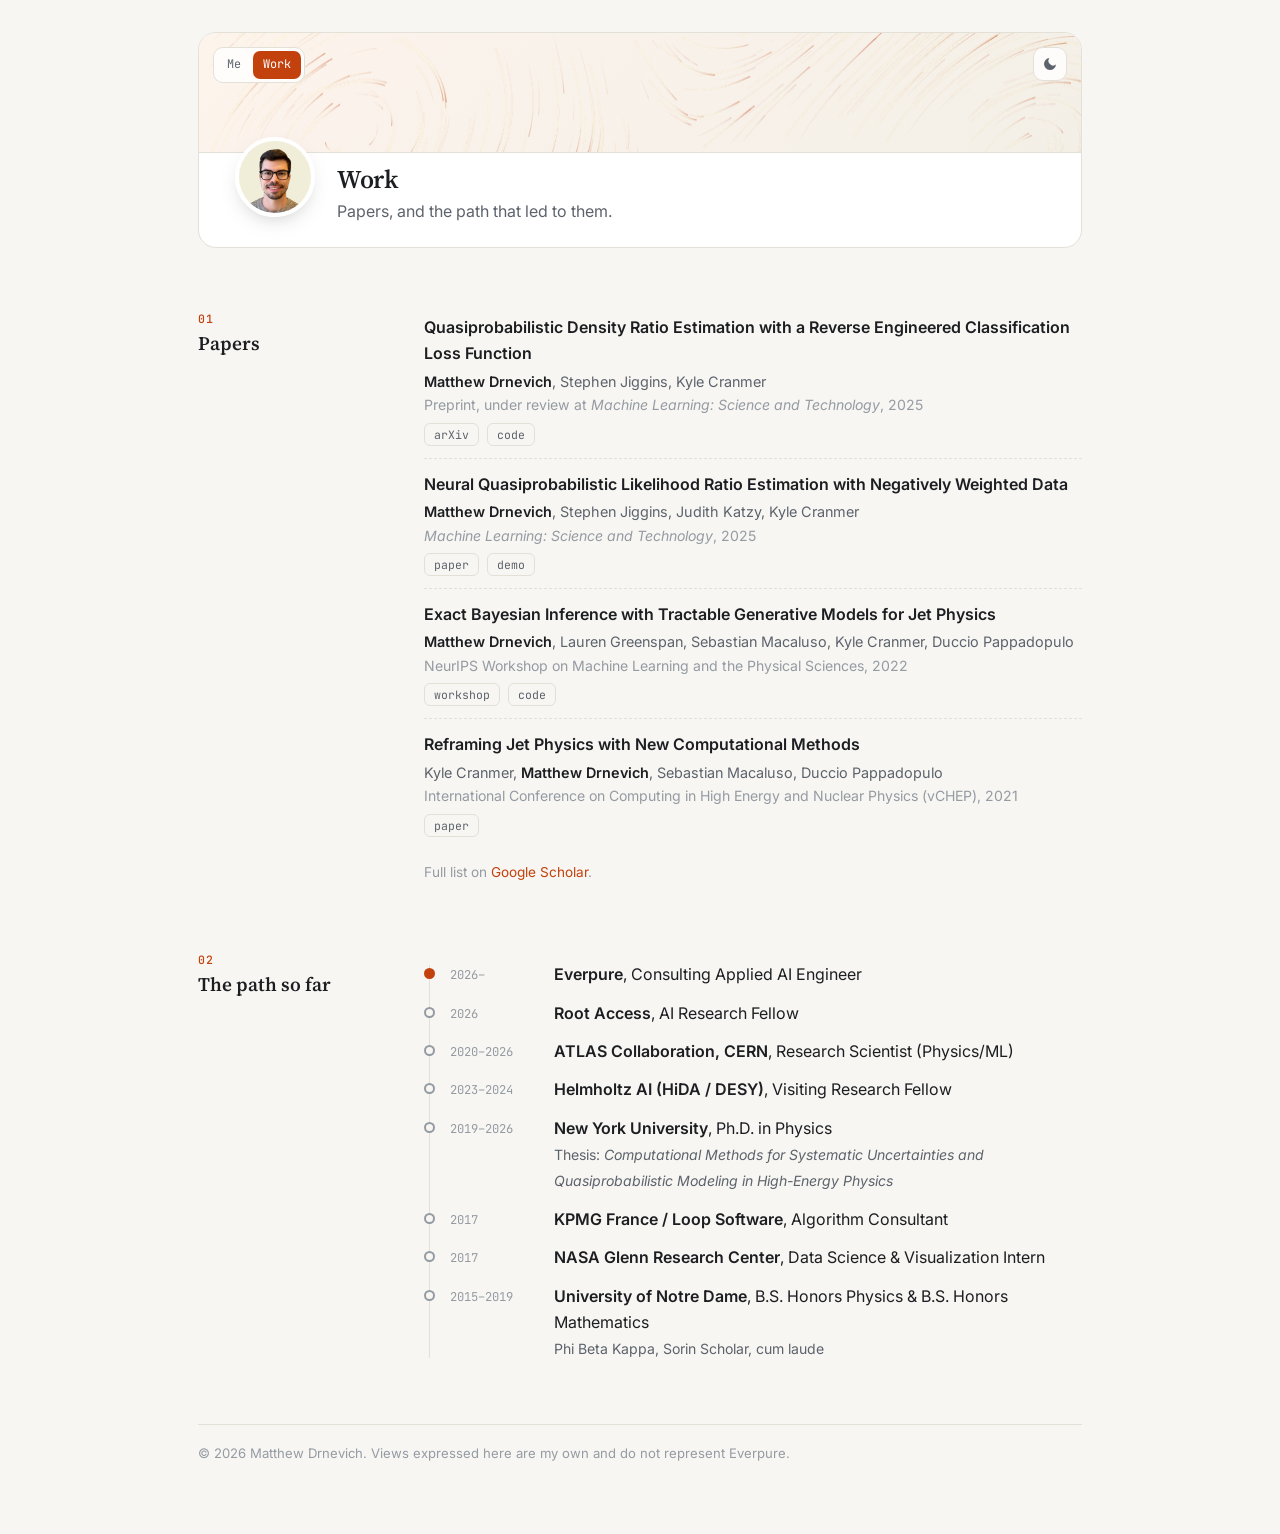
==== work.html @ 8540455b "Split into Me and Work pages; move quote into banner Keep the personal sections (About, Off the cloc" ====
<!DOCTYPE html>
<html lang="en">
<head>
  <meta charset="utf-8">
  <meta name="viewport" content="width=device-width, initial-scale=1">
  <title>Work · Matthew Drnevich</title>
  <meta name="description" content="Matthew Drnevich, Ph.D. — Consulting Applied AI Engineer at Everpure. Physicist turned applied AI engineer: generative modeling, probabilistic ML, and AI at scale.">
  <meta property="og:title" content="Matthew Drnevich">
  <meta property="og:description" content="Consulting Applied AI Engineer at Everpure. Generative modeling, probabilistic ML, and AI at scale.">
  <meta property="og:image" content="assets/img/avatar.jpg">
  <link rel="icon" href="assets/img/favicon.png">
  <link rel="preconnect" href="https://fonts.googleapis.com">
  <link rel="preconnect" href="https://fonts.gstatic.com" crossorigin>
  <link href="https://fonts.googleapis.com/css2?family=Inter:wght@400;500;600&family=JetBrains+Mono:wght@400;500&family=Source+Serif+4:opsz,wght@8..60,400;8..60,600&display=swap" rel="stylesheet">
  <link rel="stylesheet" href="assets/css/style.css">
  <script>
    (function () {
      var t = localStorage.getItem('theme') ||
        (window.matchMedia('(prefers-color-scheme: dark)').matches ? 'dark' : 'light');
      document.documentElement.setAttribute('data-theme', t);
    })();
  </script>
</head>
<body>
  <main class="container">

    <header class="hero compact">
      <div class="banner">
        <canvas id="field" aria-hidden="true"></canvas>
        <nav class="page-nav" aria-label="Pages">
          <a href="index.html">Me</a>
          <a href="work.html" aria-current="page">Work</a>
        </nav>
        <button id="theme-toggle" class="theme-toggle" aria-label="Toggle dark mode" title="Toggle dark mode">
          <svg class="icon-moon" viewBox="0 0 24 24" width="16" height="16" aria-hidden="true"><path d="M21 12.8A9 9 0 1 1 11.2 3a7 7 0 0 0 9.8 9.8z" fill="currentColor"/></svg>
          <svg class="icon-sun" viewBox="0 0 24 24" width="16" height="16" aria-hidden="true"><circle cx="12" cy="12" r="4.5" fill="currentColor"/><g stroke="currentColor" stroke-width="2" stroke-linecap="round"><path d="M12 1.5v2.5M12 20v2.5M1.5 12H4M20 12h2.5M4.6 4.6l1.8 1.8M17.6 17.6l1.8 1.8M4.6 19.4l1.8-1.8M17.6 6.4l1.8-1.8"/></g></svg>
        </button>
      </div>
      <div class="profile">
        <a href="index.html" class="avatar-link"><img class="avatar" src="assets/img/avatar.jpg" alt="Portrait of Matthew Drnevich" width="80" height="80"></a>
        <div class="profile-text">
          <h1>Work</h1>
          <p class="role">Papers, and the path that led to them.</p>
        </div>
      </div>
    </header>

    <!-- 01 -->
    <section id="papers">
      <h2 class="label"><span class="idx">01</span>Papers</h2>
      <div class="body">
        <ul class="pubs">
          <li>
            <a class="pub-title" href="https://arxiv.org/abs/2512.19913">Quasiprobabilistic Density Ratio Estimation with a Reverse Engineered Classification Loss Function</a>
            <div class="authors"><strong>Matthew Drnevich</strong>, Stephen Jiggins, Kyle Cranmer</div>
            <div class="venue">Preprint, under review at <em>Machine Learning: Science and Technology</em>, 2025</div>
            <div class="pub-links"><a href="https://arxiv.org/abs/2512.19913">arXiv</a><a href="https://github.com/mdkdrnevich/QuasiDRE">code</a></div>
          </li>
          <li>
            <a class="pub-title" href="https://doi.org/10.1088/2632-2153/ae0def">Neural Quasiprobabilistic Likelihood Ratio Estimation with Negatively Weighted Data</a>
            <div class="authors"><strong>Matthew Drnevich</strong>, Stephen Jiggins, Judith Katzy, Kyle Cranmer</div>
            <div class="venue"><em>Machine Learning: Science and Technology</em>, 2025</div>
            <div class="pub-links"><a href="https://doi.org/10.1088/2632-2153/ae0def">paper</a><a href="https://github.com/mdkdrnevich/QuasiSBI-Demo">demo</a></div>
          </li>
          <li>
            <a class="pub-title" href="https://ml4physicalsciences.github.io/2022/">Exact Bayesian Inference with Tractable Generative Models for Jet Physics</a>
            <div class="authors"><strong>Matthew Drnevich</strong>, Lauren Greenspan, Sebastian Macaluso, Kyle Cranmer, Duccio Pappadopulo</div>
            <div class="venue">NeurIPS Workshop on Machine Learning and the Physical Sciences, 2022</div>
            <div class="pub-links"><a href="https://ml4physicalsciences.github.io/2022/">workshop</a><a href="https://github.com/mdkdrnevich/ginkgo-inference">code</a></div>
          </li>
          <li>
            <a class="pub-title" href="https://doi.org/10.1051/epjconf/202125103059">Reframing Jet Physics with New Computational Methods</a>
            <div class="authors">Kyle Cranmer, <strong>Matthew Drnevich</strong>, Sebastian Macaluso, Duccio Pappadopulo</div>
            <div class="venue">International Conference on Computing in High Energy and Nuclear Physics (vCHEP), 2021</div>
            <div class="pub-links"><a href="https://doi.org/10.1051/epjconf/202125103059">paper</a></div>
          </li>
        </ul>
        <p class="note">Full list on <a href="https://scholar.google.com/citations?user=TmKyCWAAAAAJ&amp;hl=en">Google Scholar</a>.</p>
      </div>
    </section>

    <!-- 02 -->
    <section id="path">
      <h2 class="label"><span class="idx">02</span>The path so far</h2>
      <div class="body">
        <ol class="path">
          <li><span class="when">2026&ndash;</span><span class="what"><strong>Everpure</strong>, Consulting Applied AI Engineer</span></li>
          <li><span class="when">2026</span><span class="what"><strong>Root Access</strong>, AI Research Fellow</span></li>
          <li><span class="when">2020&ndash;2026</span><span class="what"><strong>ATLAS Collaboration, CERN</strong>, Research Scientist (Physics/ML)</span></li>
          <li><span class="when">2023&ndash;2024</span><span class="what"><strong>Helmholtz AI (HiDA / DESY)</strong>, Visiting Research Fellow</span></li>
          <li><span class="when">2019&ndash;2026</span><span class="what"><strong>New York University</strong>, Ph.D. in Physics<br><span class="sub">Thesis: <em>Computational Methods for Systematic Uncertainties and Quasiprobabilistic Modeling in High-Energy Physics</em></span></span></li>
          <li><span class="when">2017</span><span class="what"><strong>KPMG France / Loop Software</strong>, Algorithm Consultant</span></li>
          <li><span class="when">2017</span><span class="what"><strong>NASA Glenn Research Center</strong>, Data Science &amp; Visualization Intern</span></li>
          <li><span class="when">2015&ndash;2019</span><span class="what"><strong>University of Notre Dame</strong>, B.S. Honors Physics &amp; B.S. Honors Mathematics<br><span class="sub">Phi Beta Kappa, Sorin Scholar, cum laude</span></span></li>
        </ol>
      </div>
    </section>

    <footer class="footer">
      <p>&copy; 2026 Matthew Drnevich. Views expressed here are my own and do not represent Everpure.</p>
    </footer>
  </main>

  <script src="assets/js/main.js"></script>
</body>
</html>
---- assets/css/style.css ----
/* ---------- Theme ---------- */
:root {
  --bg: #f7f6f2;
  --surface: #ffffff;
  --text: #1c1e22;
  --muted: #5d636c;
  --faint: #959ba3;
  --rule: #e3e0d8;
  --accent: #c2410c;
  --banner-a: #fdf4ec;
  --banner-b: #f3efe7;
  --field: 194, 65, 12;       /* banner particle color (rgb) */
  --serif: "Source Serif 4", Georgia, "Times New Roman", serif;
  --sans: "Inter", -apple-system, BlinkMacSystemFont, "Segoe UI", Helvetica, Arial, sans-serif;
  --mono: "JetBrains Mono", ui-monospace, SFMono-Regular, Menlo, monospace;
}

[data-theme="dark"] {
  --bg: #111316;
  --surface: #181b1f;
  --text: #e6e4df;
  --muted: #a2a7af;
  --faint: #6d737c;
  --rule: #272b31;
  --accent: #fb923c;
  --banner-a: #1d1712;
  --banner-b: #15181c;
  --field: 251, 146, 60;
}

/* ---------- Base ---------- */
*, *::before, *::after { box-sizing: border-box; }

html { scroll-behavior: smooth; }

body {
  margin: 0;
  background: var(--bg);
  color: var(--text);
  font-family: var(--sans);
  font-size: 16px;
  line-height: 1.65;
  -webkit-font-smoothing: antialiased;
  transition: background-color .25s ease, color .25s ease;
}

a { color: var(--accent); text-decoration: none; }
a:hover { text-decoration: underline; text-underline-offset: 3px; }
strong { font-weight: 600; }
p { margin: 0 0 14px; }

.container {
  max-width: 940px;
  margin: 0 auto;
  padding: 32px 28px 56px;
}

/* ---------- Profile card ---------- */
.hero {
  background: var(--surface);
  border: 1px solid var(--rule);
  border-radius: 18px;
  overflow: hidden;
  margin-bottom: 64px;
}

.banner {
  position: relative;
  height: 210px;
  background: linear-gradient(135deg, var(--banner-a), var(--banner-b));
  border-bottom: 1px solid var(--rule);
}
#field { position: absolute; inset: 0; width: 100%; height: 100%; display: block; }

.banner-quote {
  position: absolute;
  right: 22px;
  bottom: 16px;
  max-width: 400px;
  margin: 0;
  padding: 0;
  border: 0;
  text-align: right;
  font-family: var(--serif);
  font-style: italic;
  font-size: 1rem;
  line-height: 1.45;
  color: var(--text);
  text-shadow: 0 0 10px var(--banner-a), 0 0 18px var(--banner-a);
  text-wrap: balance;
}
.banner-quote cite {
  display: block;
  margin-top: 4px;
  font-style: normal;
  font-family: var(--mono);
  font-size: .7rem;
  color: var(--muted);
}
.banner-quote cite::before { content: "— "; }

.theme-toggle {
  position: absolute;
  top: 14px;
  right: 14px;
  display: inline-flex;
  align-items: center;
  justify-content: center;
  width: 34px; height: 34px;
  border: 1px solid var(--rule);
  border-radius: 10px;
  background: color-mix(in srgb, var(--surface) 80%, transparent);
  backdrop-filter: blur(6px);
  -webkit-backdrop-filter: blur(6px);
  color: var(--muted);
  cursor: pointer;
}
.theme-toggle:hover { color: var(--text); }
/* Page switch (Me / Work), top-left of the banner */
.page-nav {
  position: absolute;
  top: 14px;
  left: 14px;
  display: flex;
  gap: 2px;
  padding: 3px;
  border: 1px solid var(--rule);
  border-radius: 10px;
  background: color-mix(in srgb, var(--surface) 80%, transparent);
  backdrop-filter: blur(6px);
  -webkit-backdrop-filter: blur(6px);
  font-family: var(--mono);
  font-size: .74rem;
}
.page-nav a {
  padding: 4px 10px;
  border-radius: 7px;
  color: var(--muted);
}
.page-nav a:hover { color: var(--text); text-decoration: none; }
.page-nav a[aria-current="page"] { background: var(--accent); color: var(--surface); }

.icon-sun { display: none; }
[data-theme="dark"] .icon-sun { display: block; }
[data-theme="dark"] .icon-moon { display: none; }

.profile {
  display: flex;
  gap: 28px;
  padding: 0 36px 30px;
}
.avatar {
  width: 136px;
  height: 136px;
  margin-top: -68px;          /* overlap the banner */
  border-radius: 50%;
  object-fit: cover;
  flex-shrink: 0;
  position: relative;
  border: 5px solid var(--surface);
  box-shadow: 0 8px 24px -12px rgba(0, 0, 0, .35);
}
.profile-text { padding-top: 18px; min-width: 0; }

h1 {
  font-family: var(--serif);
  font-weight: 600;
  font-size: 2.1rem;
  line-height: 1.15;
  letter-spacing: -0.01em;
  margin: 0 0 4px;
}
.role { margin: 0 0 12px; color: var(--muted); }
.role .org { color: var(--text); font-weight: 500; }
.tagline { margin: 0 0 16px; font-family: var(--serif); font-size: 1.12rem; line-height: 1.5; text-wrap: balance; }

.profile-meta { display: flex; flex-wrap: wrap; align-items: center; gap: 8px 22px; }
.links { list-style: none; padding: 0; margin: 0; display: flex; flex-wrap: wrap; gap: 6px 18px; }
.links a { font-size: .92rem; font-weight: 500; }
.meta { color: var(--faint); font-family: var(--mono); font-size: .78rem; }

/* Compact header for secondary pages */
.hero.compact .banner { height: 120px; }
.hero.compact .profile { align-items: flex-end; gap: 22px; padding-bottom: 22px; }
.hero.compact .avatar { width: 80px; height: 80px; margin-top: -40px; border-width: 4px; }
.hero.compact .profile-text { padding-top: 12px; }
.hero.compact h1 { font-size: 1.6rem; }
.hero.compact .role { margin: 0; }
.avatar-link { display: block; flex-shrink: 0; }

/* ---------- Sections: label column + body ---------- */
section {
  display: grid;
  grid-template-columns: 190px minmax(0, 1fr);
  gap: 36px;
  margin-bottom: 56px;
}

.label {
  margin: 0;
  position: sticky;
  top: 24px;
  align-self: start;
  font-family: var(--serif);
  font-weight: 600;
  font-size: 1.2rem;
  line-height: 1.3;
}
.idx {
  display: block;
  font-family: var(--mono);
  font-weight: 500;
  font-size: .72rem;
  letter-spacing: .08em;
  color: var(--accent);
  margin-bottom: 4px;
}

.body { max-width: 660px; padding-top: 2px; }
.note { color: var(--faint); font-size: .85rem; margin-top: 12px; }

/* Lately */
.news { list-style: none; padding: 0; margin: 0; }
.news li { display: grid; grid-template-columns: 76px 1fr; gap: 14px; padding: 5px 0; }
.date, .when {
  color: var(--faint);
  font-family: var(--mono);
  font-size: .76rem;
  padding-top: 4px;
  white-space: nowrap;
}

/* Papers */
.pubs { list-style: none; padding: 0; margin: 0; }
.pubs li { padding: 12px 0; border-bottom: 1px dashed var(--rule); }
.pubs li:first-child { padding-top: 0; }
.pubs li:last-child { border-bottom: 0; }
.pub-title { color: var(--text); font-weight: 600; line-height: 1.4; }
.pub-title:hover { color: var(--accent); }
.authors { color: var(--muted); font-size: .9rem; margin-top: 3px; }
.authors strong { color: var(--text); }
.venue { color: var(--faint); font-size: .88rem; }
.pub-links { margin-top: 6px; display: flex; gap: 8px; }
.pub-links a {
  font-family: var(--mono);
  font-size: .72rem;
  padding: 1px 9px;
  border: 1px solid var(--rule);
  border-radius: 6px;
  color: var(--muted);
}
.pub-links a:hover { border-color: var(--accent); color: var(--accent); text-decoration: none; }

/* The path so far: a vertical line with nodes */
.path { list-style: none; padding: 0; margin: 0; position: relative; }
.path::before {
  content: "";
  position: absolute;
  left: 5px; top: 10px; bottom: 10px;
  width: 1px;
  background: var(--rule);
}
.path li {
  position: relative;
  display: grid;
  grid-template-columns: 92px 1fr;
  gap: 12px;
  padding: 6px 0 6px 26px;
}
.path li::before {
  content: "";
  position: absolute;
  left: 0; top: 13px;
  width: 11px; height: 11px;
  border-radius: 50%;
  background: var(--bg);
  border: 2px solid var(--faint);
}
.path li:first-child::before { border-color: var(--accent); background: var(--accent); }
.sub { color: var(--muted); font-size: .88rem; }

/* Quote */
blockquote {
  margin: 18px 0 0;
  padding: 4px 0 4px 18px;
  border-left: 2px solid var(--accent);
  font-family: var(--serif);
  font-style: italic;
  font-size: 1.05rem;
  color: var(--muted);
}
blockquote cite { display: block; margin-top: 6px; font-style: normal; font-family: var(--mono); font-size: .74rem; color: var(--faint); }
blockquote cite::before { content: "— "; }

/* Footer */
.footer {
  border-top: 1px solid var(--rule);
  padding-top: 18px;
  color: var(--faint);
  font-size: .82rem;
}

/* ---------- Responsive ---------- */
@media (max-width: 760px) {
  .container { padding: 16px 16px 40px; }
  .hero { margin-bottom: 44px; }
  .banner { height: 190px; }
  .banner-quote { left: 146px; right: 14px; bottom: 10px; max-width: none; font-size: .8rem; line-height: 1.35; }
  .profile { flex-direction: column; gap: 0; padding: 0 22px 24px; }
  .avatar { width: 112px; height: 112px; margin-top: -56px; }
  .profile-text { padding-top: 12px; }
  h1 { font-size: 1.75rem; }
  .hero.compact .banner { height: 100px; }
  .hero.compact .profile { flex-direction: row; align-items: flex-end; gap: 16px; }
  .hero.compact .avatar { width: 68px; height: 68px; margin-top: -34px; }
  section { grid-template-columns: 1fr; gap: 14px; margin-bottom: 44px; }
  .label { position: static; display: flex; align-items: baseline; gap: 10px; }
  .idx { display: inline; margin: 0; }
  .news li { grid-template-columns: 1fr; gap: 0; }
  .path li { grid-template-columns: 1fr; gap: 0; }
}

@media (prefers-reduced-motion: reduce) {
  html { scroll-behavior: auto; }
}
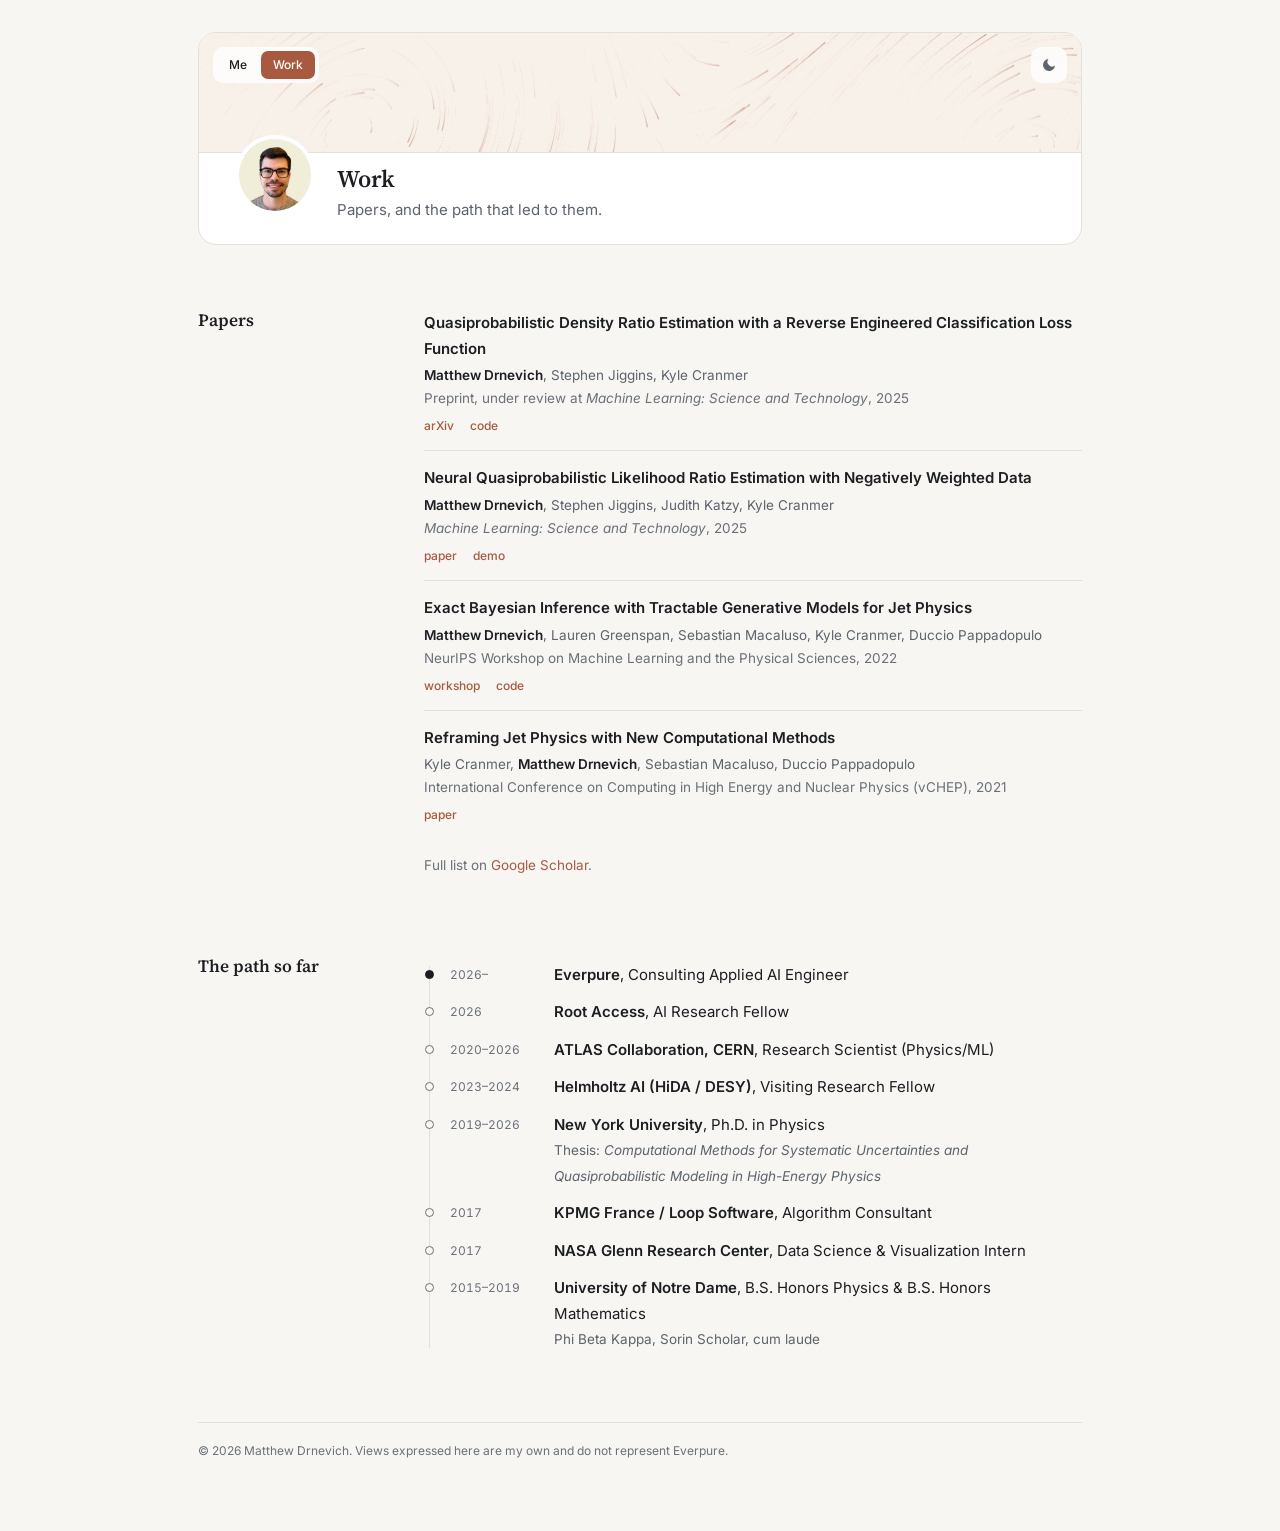
==== commit d602f6fd: "Apply a Nordic design pass Drop the monospace face and collapse 20 font sizes into a six-step scale," ====
--- a/work.html
+++ b/work.html
@@ -11,7 +11,7 @@
   <link rel="icon" href="assets/img/favicon.png">
   <link rel="preconnect" href="https://fonts.googleapis.com">
   <link rel="preconnect" href="https://fonts.gstatic.com" crossorigin>
-  <link href="https://fonts.googleapis.com/css2?family=Inter:wght@400;500;600&family=JetBrains+Mono:wght@400;500&family=Source+Serif+4:opsz,wght@8..60,400;8..60,600&display=swap" rel="stylesheet">
+  <link href="https://fonts.googleapis.com/css2?family=Inter:wght@400;500;600&family=Source+Serif+4:opsz,wght@8..60,400;8..60,600&display=swap" rel="stylesheet">
   <link rel="stylesheet" href="assets/css/style.css">
   <script>
     (function () {
@@ -45,9 +45,8 @@
       </div>
     </header>
 
-    <!-- 01 -->
     <section id="papers">
-      <h2 class="label"><span class="idx">01</span>Papers</h2>
+      <h2 class="label">Papers</h2>
       <div class="body">
         <ul class="pubs">
           <li>
@@ -79,9 +78,8 @@
       </div>
     </section>
 
-    <!-- 02 -->
     <section id="path">
-      <h2 class="label"><span class="idx">02</span>The path so far</h2>
+      <h2 class="label">The path so far</h2>
       <div class="body">
         <ol class="path">
           <li><span class="when">2026&ndash;</span><span class="what"><strong>Everpure</strong>, Consulting Applied AI Engineer</span></li>
--- a/assets/css/style.css
+++ b/assets/css/style.css
@@ -4,15 +4,20 @@
   --surface: #ffffff;
   --text: #1c1e22;
   --muted: #5d636c;
-  --faint: #959ba3;
+  --faint: #6b7079;
   --rule: #e3e0d8;
-  --accent: #c2410c;
-  --banner-a: #fdf4ec;
-  --banner-b: #f3efe7;
-  --field: 194, 65, 12;       /* banner particle color (rgb) */
+  --accent: #a85a40;          /* muted terracotta */
+  --banner: #f8f1ea;
+  --field: 168, 90, 64;       /* banner particle color (rgb of --accent) */
   --serif: "Source Serif 4", Georgia, "Times New Roman", serif;
   --sans: "Inter", -apple-system, BlinkMacSystemFont, "Segoe UI", Helvetica, Arial, sans-serif;
-  --mono: "JetBrains Mono", ui-monospace, SFMono-Regular, Menlo, monospace;
+
+  /* Type scale: six sizes, used everywhere */
+  --fs-xs: .8rem;
+  --fs-sm: .9rem;
+  --fs-md: 1.15rem;
+  --fs-lg: 1.6rem;
+  --fs-xl: 2.1rem;
 }
 
 [data-theme="dark"] {
@@ -20,26 +25,25 @@
   --surface: #181b1f;
   --text: #e6e4df;
   --muted: #a2a7af;
-  --faint: #6d737c;
+  --faint: #8c929b;
   --rule: #272b31;
-  --accent: #fb923c;
-  --banner-a: #1d1712;
-  --banner-b: #15181c;
-  --field: 251, 146, 60;
+  --accent: #d08a6f;
+  --banner: #19171a;
+  --field: 208, 138, 111;
 }
 
 /* ---------- Base ---------- */
 *, *::before, *::after { box-sizing: border-box; }
 
-html { scroll-behavior: smooth; }
+html { font-size: 15px; scroll-behavior: smooth; }
 
 body {
   margin: 0;
   background: var(--bg);
   color: var(--text);
   font-family: var(--sans);
-  font-size: 16px;
-  line-height: 1.65;
+  font-size: 1rem;
+  line-height: 1.7;
   -webkit-font-smoothing: antialiased;
   transition: background-color .25s ease, color .25s ease;
 }
@@ -48,6 +52,15 @@
 a:hover { text-decoration: underline; text-underline-offset: 3px; }
 strong { font-weight: 600; }
 p { margin: 0 0 14px; }
+
+/* Small uppercase labels on the tiles */
+.tile-k {
+  font-size: var(--fs-xs);
+  font-weight: 600;
+  letter-spacing: .08em;
+  text-transform: uppercase;
+  color: var(--muted);
+}
 
 .container {
   max-width: 940px;
@@ -67,7 +80,7 @@
 .banner {
   position: relative;
   height: 210px;
-  background: linear-gradient(135deg, var(--banner-a), var(--banner-b));
+  background: var(--banner);
   border-bottom: 1px solid var(--rule);
 }
 #field { position: absolute; inset: 0; width: 100%; height: 100%; display: block; }
@@ -86,19 +99,19 @@
   font-size: 1rem;
   line-height: 1.45;
   color: var(--text);
-  text-shadow: 0 0 10px var(--banner-a), 0 0 18px var(--banner-a);
+  text-shadow: 0 0 10px var(--banner), 0 0 18px var(--banner);
   text-wrap: balance;
 }
 .banner-quote cite {
   display: block;
   margin-top: 4px;
   font-style: normal;
-  font-family: var(--mono);
-  font-size: .7rem;
+  font-size: var(--fs-xs);
   color: var(--muted);
 }
 .banner-quote cite::before { content: "— "; }
 
+/* Banner controls: translucent, borderless */
 .theme-toggle {
   position: absolute;
   top: 14px;
@@ -106,16 +119,17 @@
   display: inline-flex;
   align-items: center;
   justify-content: center;
-  width: 34px; height: 34px;
-  border: 1px solid var(--rule);
+  width: 36px; height: 36px;
+  border: 0;
   border-radius: 10px;
-  background: color-mix(in srgb, var(--surface) 80%, transparent);
+  background: color-mix(in srgb, var(--surface) 78%, transparent);
   backdrop-filter: blur(6px);
   -webkit-backdrop-filter: blur(6px);
   color: var(--muted);
   cursor: pointer;
 }
 .theme-toggle:hover { color: var(--text); }
+
 /* Page switch (Me / Work), top-left of the banner */
 .page-nav {
   position: absolute;
@@ -123,22 +137,30 @@
   left: 14px;
   display: flex;
   gap: 2px;
-  padding: 3px;
-  border: 1px solid var(--rule);
+  padding: 4px;
   border-radius: 10px;
-  background: color-mix(in srgb, var(--surface) 80%, transparent);
+  background: color-mix(in srgb, var(--surface) 78%, transparent);
   backdrop-filter: blur(6px);
   -webkit-backdrop-filter: blur(6px);
-  font-family: var(--mono);
-  font-size: .74rem;
+  font-size: var(--fs-xs);
+  font-weight: 500;
 }
 .page-nav a {
-  padding: 4px 10px;
+  display: inline-flex;
+  align-items: center;
+  min-height: 28px;
+  padding: 0 12px;
   border-radius: 7px;
-  color: var(--muted);
-}
-.page-nav a:hover { color: var(--text); text-decoration: none; }
+  color: var(--text);
+}
+.page-nav a:hover { text-decoration: none; background: color-mix(in srgb, var(--text) 6%, transparent); }
 .page-nav a[aria-current="page"] { background: var(--accent); color: var(--surface); }
+
+/* Comfortable thumb targets on touch screens */
+@media (pointer: coarse) {
+  .theme-toggle { width: 44px; height: 44px; }
+  .page-nav a { min-height: 36px; }
+}
 
 .icon-sun { display: none; }
 [data-theme="dark"] .icon-sun { display: block; }
@@ -158,33 +180,32 @@
   flex-shrink: 0;
   position: relative;
   border: 5px solid var(--surface);
-  box-shadow: 0 8px 24px -12px rgba(0, 0, 0, .35);
 }
 .profile-text { padding-top: 18px; min-width: 0; }
 
 h1 {
   font-family: var(--serif);
   font-weight: 600;
-  font-size: 2.1rem;
+  font-size: var(--fs-xl);
   line-height: 1.15;
   letter-spacing: -0.01em;
   margin: 0 0 4px;
 }
 .role { margin: 0 0 12px; color: var(--muted); }
 .role .org { color: var(--text); font-weight: 500; }
-.tagline { margin: 0 0 16px; font-family: var(--serif); font-size: 1.12rem; line-height: 1.5; text-wrap: balance; }
+.tagline { margin: 0 0 16px; font-family: var(--serif); font-size: var(--fs-md); line-height: 1.5; text-wrap: balance; }
 
 .profile-meta { display: flex; flex-wrap: wrap; align-items: center; gap: 8px 22px; }
 .links { list-style: none; padding: 0; margin: 0; display: flex; flex-wrap: wrap; gap: 6px 18px; }
-.links a { font-size: .92rem; font-weight: 500; }
-.meta { color: var(--faint); font-family: var(--mono); font-size: .78rem; }
+.links a { font-size: var(--fs-sm); font-weight: 500; }
+.meta { color: var(--faint); font-size: var(--fs-xs); }
 
 /* Compact header for secondary pages */
 .hero.compact .banner { height: 120px; }
 .hero.compact .profile { align-items: flex-end; gap: 22px; padding-bottom: 22px; }
 .hero.compact .avatar { width: 80px; height: 80px; margin-top: -40px; border-width: 4px; }
 .hero.compact .profile-text { padding-top: 12px; }
-.hero.compact h1 { font-size: 1.6rem; }
+.hero.compact h1 { font-size: var(--fs-lg); }
 .hero.compact .role { margin: 0; }
 .avatar-link { display: block; flex-shrink: 0; }
 
@@ -193,7 +214,7 @@
   display: grid;
   grid-template-columns: 190px minmax(0, 1fr);
   gap: 36px;
-  margin-bottom: 56px;
+  margin-bottom: 64px;
 }
 
 .label {
@@ -203,53 +224,63 @@
   align-self: start;
   font-family: var(--serif);
   font-weight: 600;
-  font-size: 1.2rem;
+  font-size: var(--fs-md);
   line-height: 1.3;
 }
-.idx {
-  display: block;
-  font-family: var(--mono);
-  font-weight: 500;
-  font-size: .72rem;
-  letter-spacing: .08em;
-  color: var(--accent);
-  margin-bottom: 4px;
-}
-
-.body { max-width: 660px; padding-top: 2px; }
-.note { color: var(--faint); font-size: .85rem; margin-top: 12px; }
+
+.body { max-width: 660px; padding-top: 1px; }
+.note { color: var(--faint); font-size: var(--fs-sm); margin-top: 14px; }
+
+/* Off the clock: borderless tiles + callout */
+.lead-in { color: var(--muted); margin-bottom: 16px; }
+.tiles {
+  list-style: none;
+  padding: 0;
+  margin: 0 0 28px;
+  display: grid;
+  grid-template-columns: repeat(2, minmax(0, 1fr));
+  gap: 22px 32px;
+}
+.tile {
+  display: flex;
+  flex-direction: column;
+  gap: 4px;
+  padding-top: 12px;
+  border-top: 1px solid var(--rule);
+}
+.tile-v { font-size: var(--fs-sm); line-height: 1.55; }
+.callout {
+  margin: 0;
+  padding: 2px 0 2px 16px;
+  border-left: 2px solid var(--accent);
+  font-family: var(--serif);
+  font-size: 1rem;
+  line-height: 1.6;
+  color: var(--muted);
+}
 
 /* Lately */
 .news { list-style: none; padding: 0; margin: 0; }
 .news li { display: grid; grid-template-columns: 76px 1fr; gap: 14px; padding: 5px 0; }
 .date, .when {
   color: var(--faint);
-  font-family: var(--mono);
-  font-size: .76rem;
-  padding-top: 4px;
+  font-size: var(--fs-xs);
+  font-variant-numeric: tabular-nums;
+  padding-top: 3px;
   white-space: nowrap;
 }
 
 /* Papers */
 .pubs { list-style: none; padding: 0; margin: 0; }
-.pubs li { padding: 12px 0; border-bottom: 1px dashed var(--rule); }
+.pubs li { padding: 14px 0; border-bottom: 1px solid var(--rule); }
 .pubs li:first-child { padding-top: 0; }
 .pubs li:last-child { border-bottom: 0; }
 .pub-title { color: var(--text); font-weight: 600; line-height: 1.4; }
-.pub-title:hover { color: var(--accent); }
-.authors { color: var(--muted); font-size: .9rem; margin-top: 3px; }
+.pub-title:hover { color: var(--text); }
+.authors { color: var(--muted); font-size: var(--fs-sm); margin-top: 3px; }
 .authors strong { color: var(--text); }
-.venue { color: var(--faint); font-size: .88rem; }
-.pub-links { margin-top: 6px; display: flex; gap: 8px; }
-.pub-links a {
-  font-family: var(--mono);
-  font-size: .72rem;
-  padding: 1px 9px;
-  border: 1px solid var(--rule);
-  border-radius: 6px;
-  color: var(--muted);
-}
-.pub-links a:hover { border-color: var(--accent); color: var(--accent); text-decoration: none; }
+.venue { color: var(--faint); font-size: var(--fs-sm); }
+.pub-links { margin-top: 6px; display: flex; gap: 16px; font-size: var(--fs-xs); font-weight: 500; }
 
 /* The path so far: a vertical line with nodes */
 .path { list-style: none; padding: 0; margin: 0; position: relative; }
@@ -270,52 +301,46 @@
 .path li::before {
   content: "";
   position: absolute;
-  left: 0; top: 13px;
-  width: 11px; height: 11px;
+  left: 1px; top: 14px;
+  width: 9px; height: 9px;
   border-radius: 50%;
   background: var(--bg);
-  border: 2px solid var(--faint);
-}
-.path li:first-child::before { border-color: var(--accent); background: var(--accent); }
-.sub { color: var(--muted); font-size: .88rem; }
-
-/* Quote */
-blockquote {
-  margin: 18px 0 0;
-  padding: 4px 0 4px 18px;
-  border-left: 2px solid var(--accent);
-  font-family: var(--serif);
-  font-style: italic;
-  font-size: 1.05rem;
-  color: var(--muted);
-}
-blockquote cite { display: block; margin-top: 6px; font-style: normal; font-family: var(--mono); font-size: .74rem; color: var(--faint); }
-blockquote cite::before { content: "— "; }
+  border: 1px solid var(--faint);
+}
+.path li:first-child::before { border-color: var(--text); background: var(--text); }
+.sub { color: var(--muted); font-size: var(--fs-sm); }
 
 /* Footer */
 .footer {
   border-top: 1px solid var(--rule);
   padding-top: 18px;
   color: var(--faint);
-  font-size: .82rem;
+  font-size: var(--fs-xs);
 }
 
 /* ---------- Responsive ---------- */
 @media (max-width: 760px) {
   .container { padding: 16px 16px 40px; }
   .hero { margin-bottom: 44px; }
-  .banner { height: 190px; }
-  .banner-quote { left: 146px; right: 14px; bottom: 10px; max-width: none; font-size: .8rem; line-height: 1.35; }
+  .banner { height: 205px; }
+  .banner-quote { left: 146px; right: 14px; bottom: 12px; max-width: none; font-size: var(--fs-sm); line-height: 1.35; }
+  .tiles { grid-template-columns: 1fr; gap: 0; }
+  .tile {
+    display: grid;
+    grid-template-columns: 64px 1fr;
+    gap: 10px;
+    padding: 11px 0;
+  }
+  .tile-k { padding-top: 2px; }
   .profile { flex-direction: column; gap: 0; padding: 0 22px 24px; }
   .avatar { width: 112px; height: 112px; margin-top: -56px; }
   .profile-text { padding-top: 12px; }
-  h1 { font-size: 1.75rem; }
+  h1 { font-size: var(--fs-lg); }
   .hero.compact .banner { height: 100px; }
   .hero.compact .profile { flex-direction: row; align-items: flex-end; gap: 16px; }
   .hero.compact .avatar { width: 68px; height: 68px; margin-top: -34px; }
-  section { grid-template-columns: 1fr; gap: 14px; margin-bottom: 44px; }
-  .label { position: static; display: flex; align-items: baseline; gap: 10px; }
-  .idx { display: inline; margin: 0; }
+  section { grid-template-columns: 1fr; gap: 12px; margin-bottom: 48px; }
+  .label { position: static; }
   .news li { grid-template-columns: 1fr; gap: 0; }
   .path li { grid-template-columns: 1fr; gap: 0; }
 }
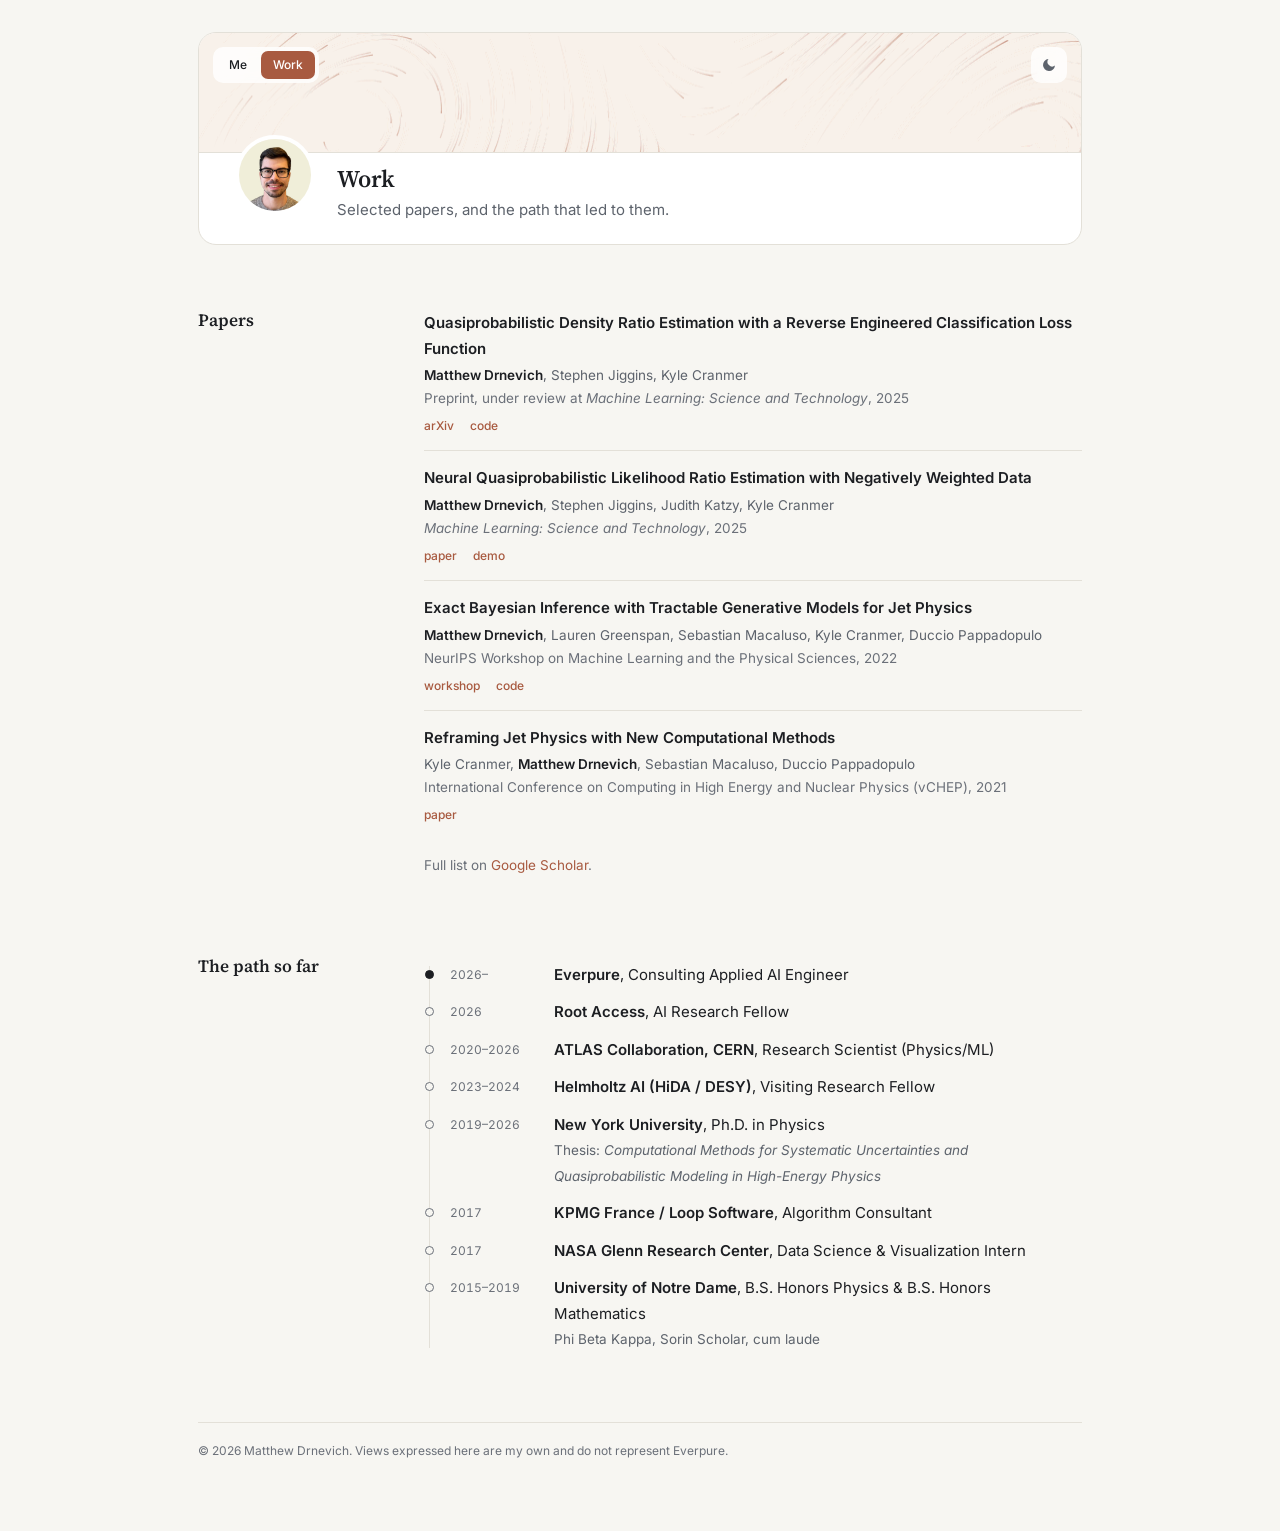
==== commit b067c34d: "Tweak About and Work page wording" ====
--- a/work.html
+++ b/work.html
@@ -40,7 +40,7 @@
         <a href="index.html" class="avatar-link"><img class="avatar" src="assets/img/avatar.jpg" alt="Portrait of Matthew Drnevich" width="80" height="80"></a>
         <div class="profile-text">
           <h1>Work</h1>
-          <p class="role">Papers, and the path that led to them.</p>
+          <p class="role">Selected papers, and the path that led to them.</p>
         </div>
       </div>
     </header>
--- a/assets/css/style.css
+++ b/assets/css/style.css
@@ -236,7 +236,7 @@
 .tiles {
   list-style: none;
   padding: 0;
-  margin: 0 0 28px;
+  margin: 0 0 40px;
   display: grid;
   grid-template-columns: repeat(2, minmax(0, 1fr));
   gap: 22px 32px;
@@ -254,9 +254,10 @@
   padding: 2px 0 2px 16px;
   border-left: 2px solid var(--accent);
   font-family: var(--serif);
+  font-style: italic;
   font-size: 1rem;
   line-height: 1.6;
-  color: var(--muted);
+  color: var(--text);
 }
 
 /* Lately */
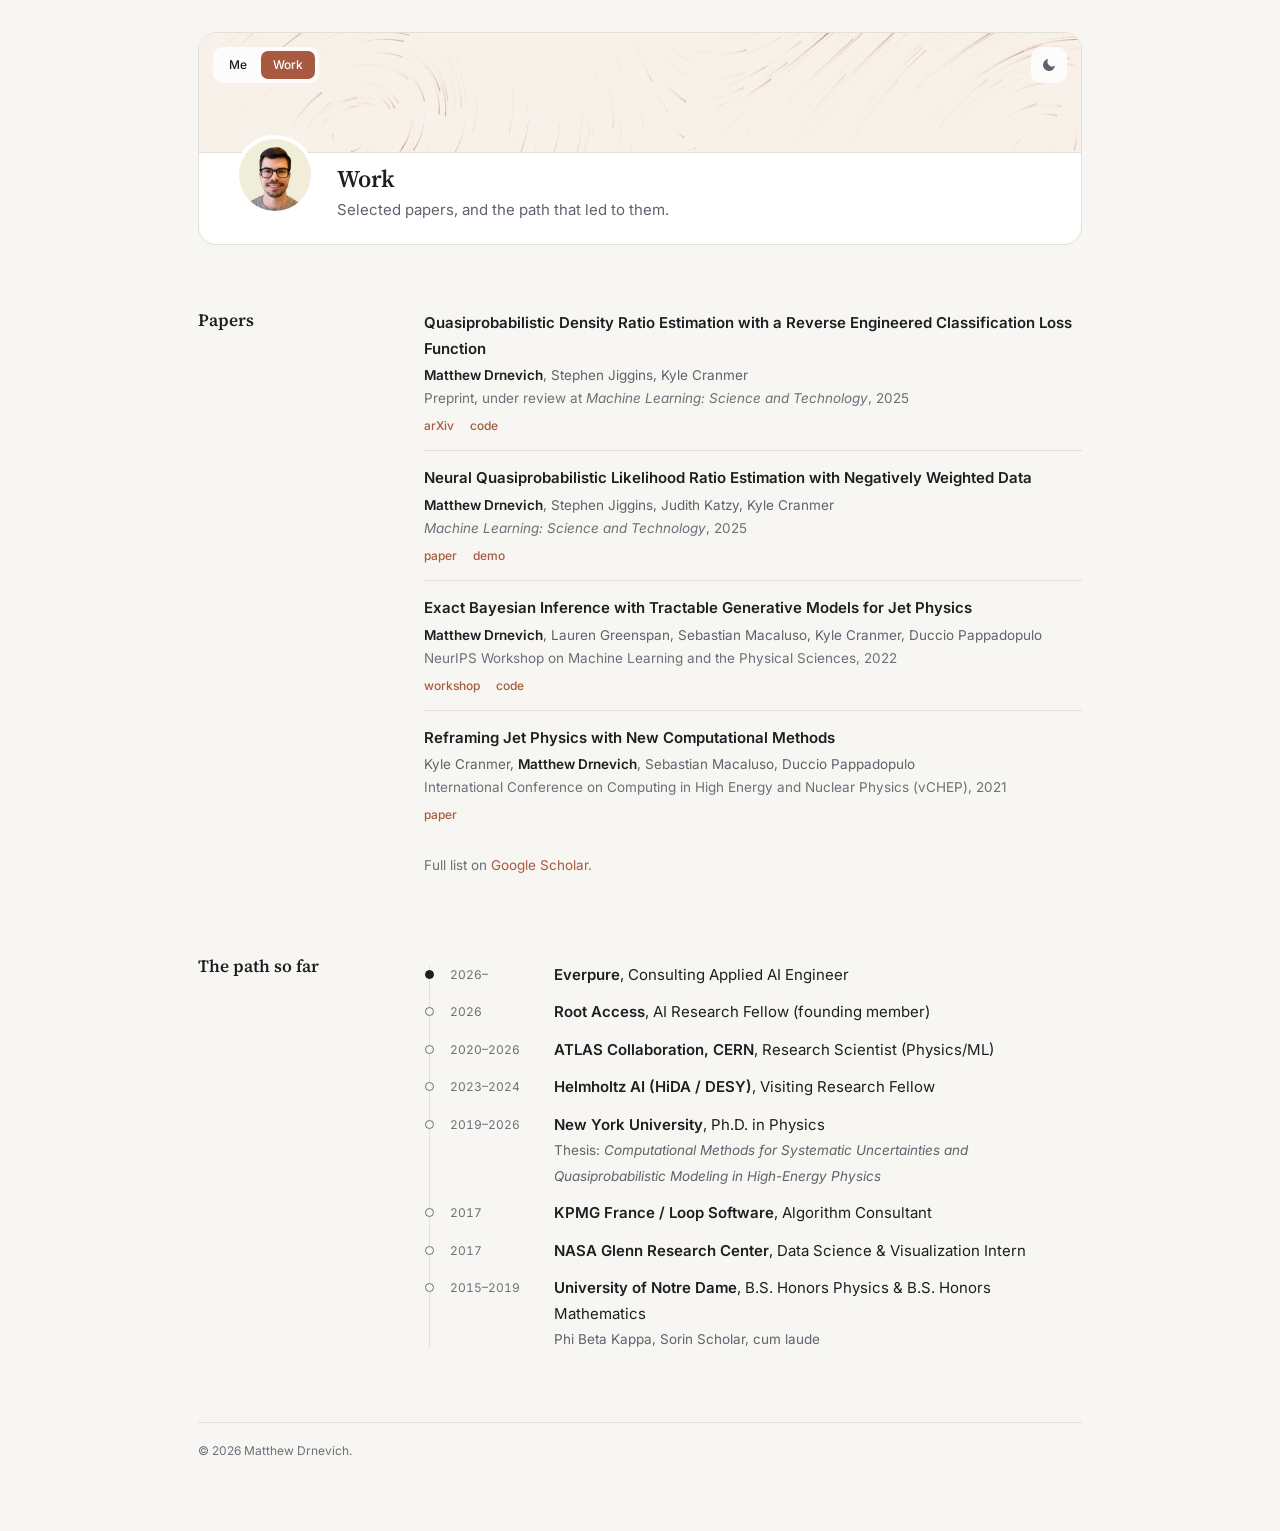
==== commit 6eadf721: "Remove footer disclaimer Co-Authored-By: Claude Opus 5.5 <noreply@anthropic.com>" ====
--- a/work.html
+++ b/work.html
@@ -83,7 +83,7 @@
       <div class="body">
         <ol class="path">
           <li><span class="when">2026&ndash;</span><span class="what"><strong>Everpure</strong>, Consulting Applied AI Engineer</span></li>
-          <li><span class="when">2026</span><span class="what"><strong>Root Access</strong>, AI Research Fellow</span></li>
+          <li><span class="when">2026</span><span class="what"><strong>Root Access</strong>, AI Research Fellow (founding member)</span></li>
           <li><span class="when">2020&ndash;2026</span><span class="what"><strong>ATLAS Collaboration, CERN</strong>, Research Scientist (Physics/ML)</span></li>
           <li><span class="when">2023&ndash;2024</span><span class="what"><strong>Helmholtz AI (HiDA / DESY)</strong>, Visiting Research Fellow</span></li>
           <li><span class="when">2019&ndash;2026</span><span class="what"><strong>New York University</strong>, Ph.D. in Physics<br><span class="sub">Thesis: <em>Computational Methods for Systematic Uncertainties and Quasiprobabilistic Modeling in High-Energy Physics</em></span></span></li>
@@ -95,7 +95,7 @@
     </section>
 
     <footer class="footer">
-      <p>&copy; 2026 Matthew Drnevich. Views expressed here are my own and do not represent Everpure.</p>
+      <p>&copy; 2026 Matthew Drnevich.</p>
     </footer>
   </main>
 
--- a/assets/css/style.css
+++ b/assets/css/style.css
@@ -239,14 +239,15 @@
   margin: 0 0 40px;
   display: grid;
   grid-template-columns: repeat(2, minmax(0, 1fr));
-  gap: 22px 32px;
+  gap: 12px;
 }
 .tile {
   display: flex;
   flex-direction: column;
   gap: 4px;
-  padding-top: 12px;
-  border-top: 1px solid var(--rule);
+  padding: 14px 16px;
+  background: var(--surface);   /* tone-on-tone block, no border */
+  border-radius: 10px;
 }
 .tile-v { font-size: var(--fs-sm); line-height: 1.55; }
 .callout {
@@ -325,12 +326,12 @@
   .hero { margin-bottom: 44px; }
   .banner { height: 205px; }
   .banner-quote { left: 146px; right: 14px; bottom: 12px; max-width: none; font-size: var(--fs-sm); line-height: 1.35; }
-  .tiles { grid-template-columns: 1fr; gap: 0; }
+  .tiles { grid-template-columns: 1fr; gap: 8px; }
   .tile {
     display: grid;
     grid-template-columns: 64px 1fr;
     gap: 10px;
-    padding: 11px 0;
+    padding: 12px 14px;
   }
   .tile-k { padding-top: 2px; }
   .profile { flex-direction: column; gap: 0; padding: 0 22px 24px; }
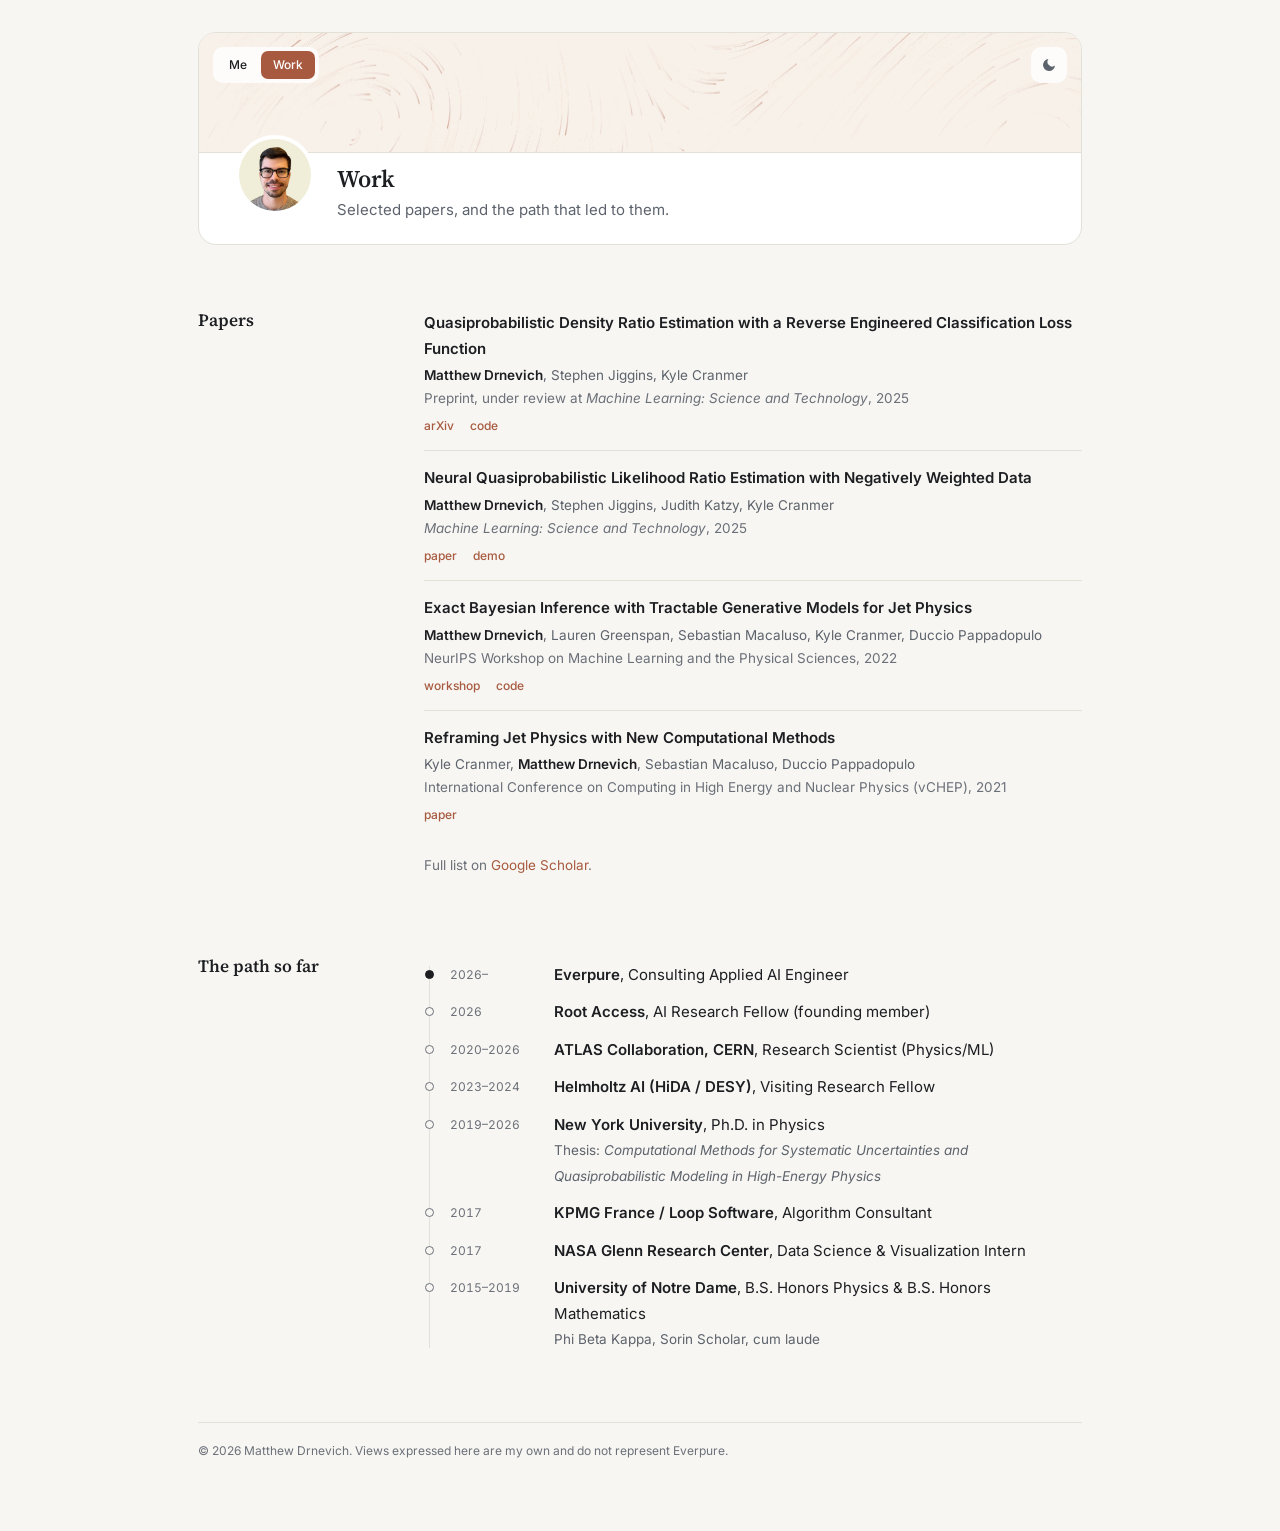
==== commit 891fd0cb: "Tweak Lately and path wording" ====
--- a/work.html
+++ b/work.html
@@ -95,7 +95,7 @@
     </section>
 
     <footer class="footer">
-      <p>&copy; 2026 Matthew Drnevich.</p>
+      <p>&copy; 2026 Matthew Drnevich. Views expressed here are my own and do not represent Everpure.</p>
     </footer>
   </main>
 
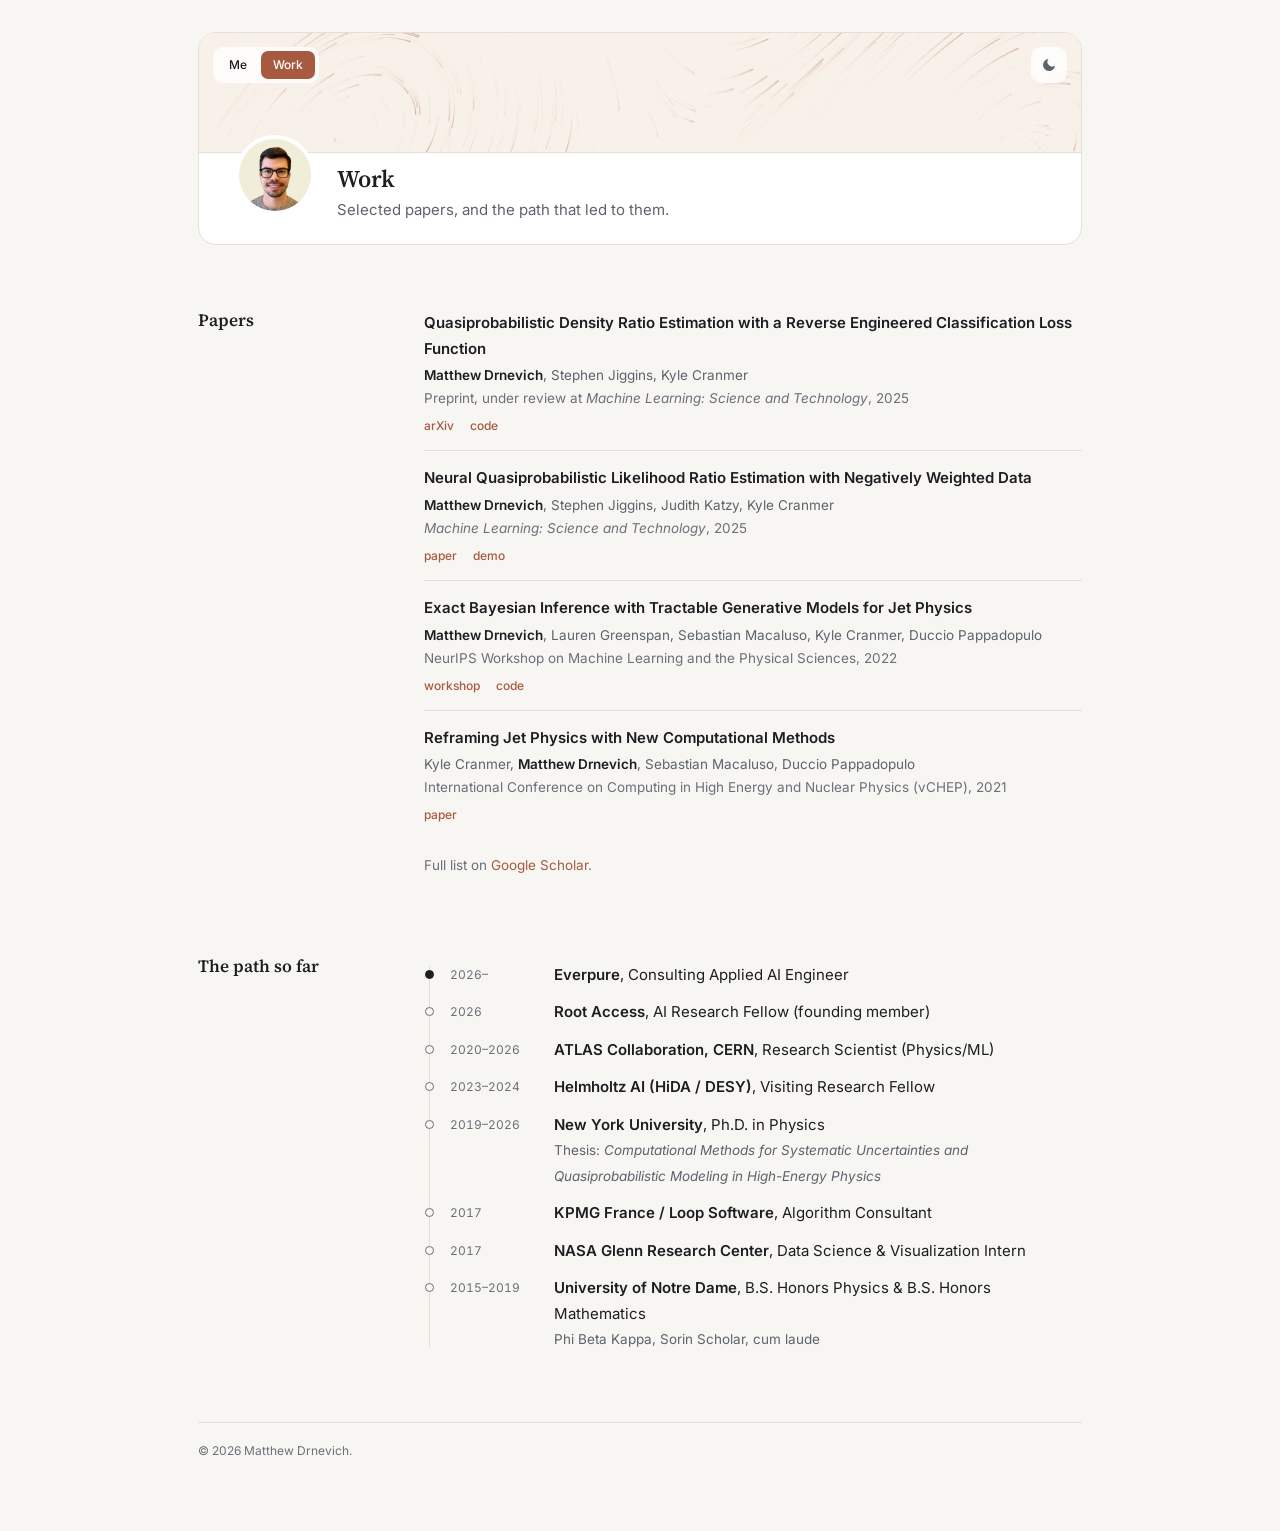
==== commit 8997ae4f: "Serve the site from drnevich.me Co-Authored-By: Claude Opus 5.5 <noreply@anthropic.com>" ====
--- a/work.html
+++ b/work.html
@@ -7,7 +7,8 @@
   <meta name="description" content="Matthew Drnevich, Ph.D. — Consulting Applied AI Engineer at Everpure. Physicist turned applied AI engineer: generative modeling, probabilistic ML, and AI at scale.">
   <meta property="og:title" content="Matthew Drnevich">
   <meta property="og:description" content="Consulting Applied AI Engineer at Everpure. Generative modeling, probabilistic ML, and AI at scale.">
-  <meta property="og:image" content="assets/img/avatar.jpg">
+  <meta property="og:image" content="https://drnevich.me/assets/img/avatar.jpg">
+  <meta property="og:url" content="https://drnevich.me/work.html">
   <link rel="icon" href="assets/img/favicon.png">
   <link rel="preconnect" href="https://fonts.googleapis.com">
   <link rel="preconnect" href="https://fonts.gstatic.com" crossorigin>
@@ -95,7 +96,7 @@
     </section>
 
     <footer class="footer">
-      <p>&copy; 2026 Matthew Drnevich. Views expressed here are my own and do not represent Everpure.</p>
+      <p>&copy; 2026 Matthew Drnevich.</p>
     </footer>
   </main>
 
--- a/assets/css/style.css
+++ b/assets/css/style.css
@@ -263,7 +263,9 @@
 
 /* Lately */
 .news { list-style: none; padding: 0; margin: 0; }
-.news li { display: grid; grid-template-columns: 76px 1fr; gap: 14px; padding: 5px 0; }
+.news li { display: grid; grid-template-columns: 76px 20px 1fr; gap: 10px; padding: 5px 0; }
+.news-icon { font-size: var(--fs-sm); line-height: calc(1rem * 1.7); text-align: center; }
+.news-icon svg { display: inline-block; vertical-align: -2px; }
 .date, .when {
   color: var(--faint);
   font-size: var(--fs-xs);
@@ -343,7 +345,8 @@
   .hero.compact .avatar { width: 68px; height: 68px; margin-top: -34px; }
   section { grid-template-columns: 1fr; gap: 12px; margin-bottom: 48px; }
   .label { position: static; }
-  .news li { grid-template-columns: 1fr; gap: 0; }
+  .news li { grid-template-columns: 20px 1fr; gap: 0 10px; }
+  .news li .date { grid-column: 1 / -1; }
   .path li { grid-template-columns: 1fr; gap: 0; }
 }
 
